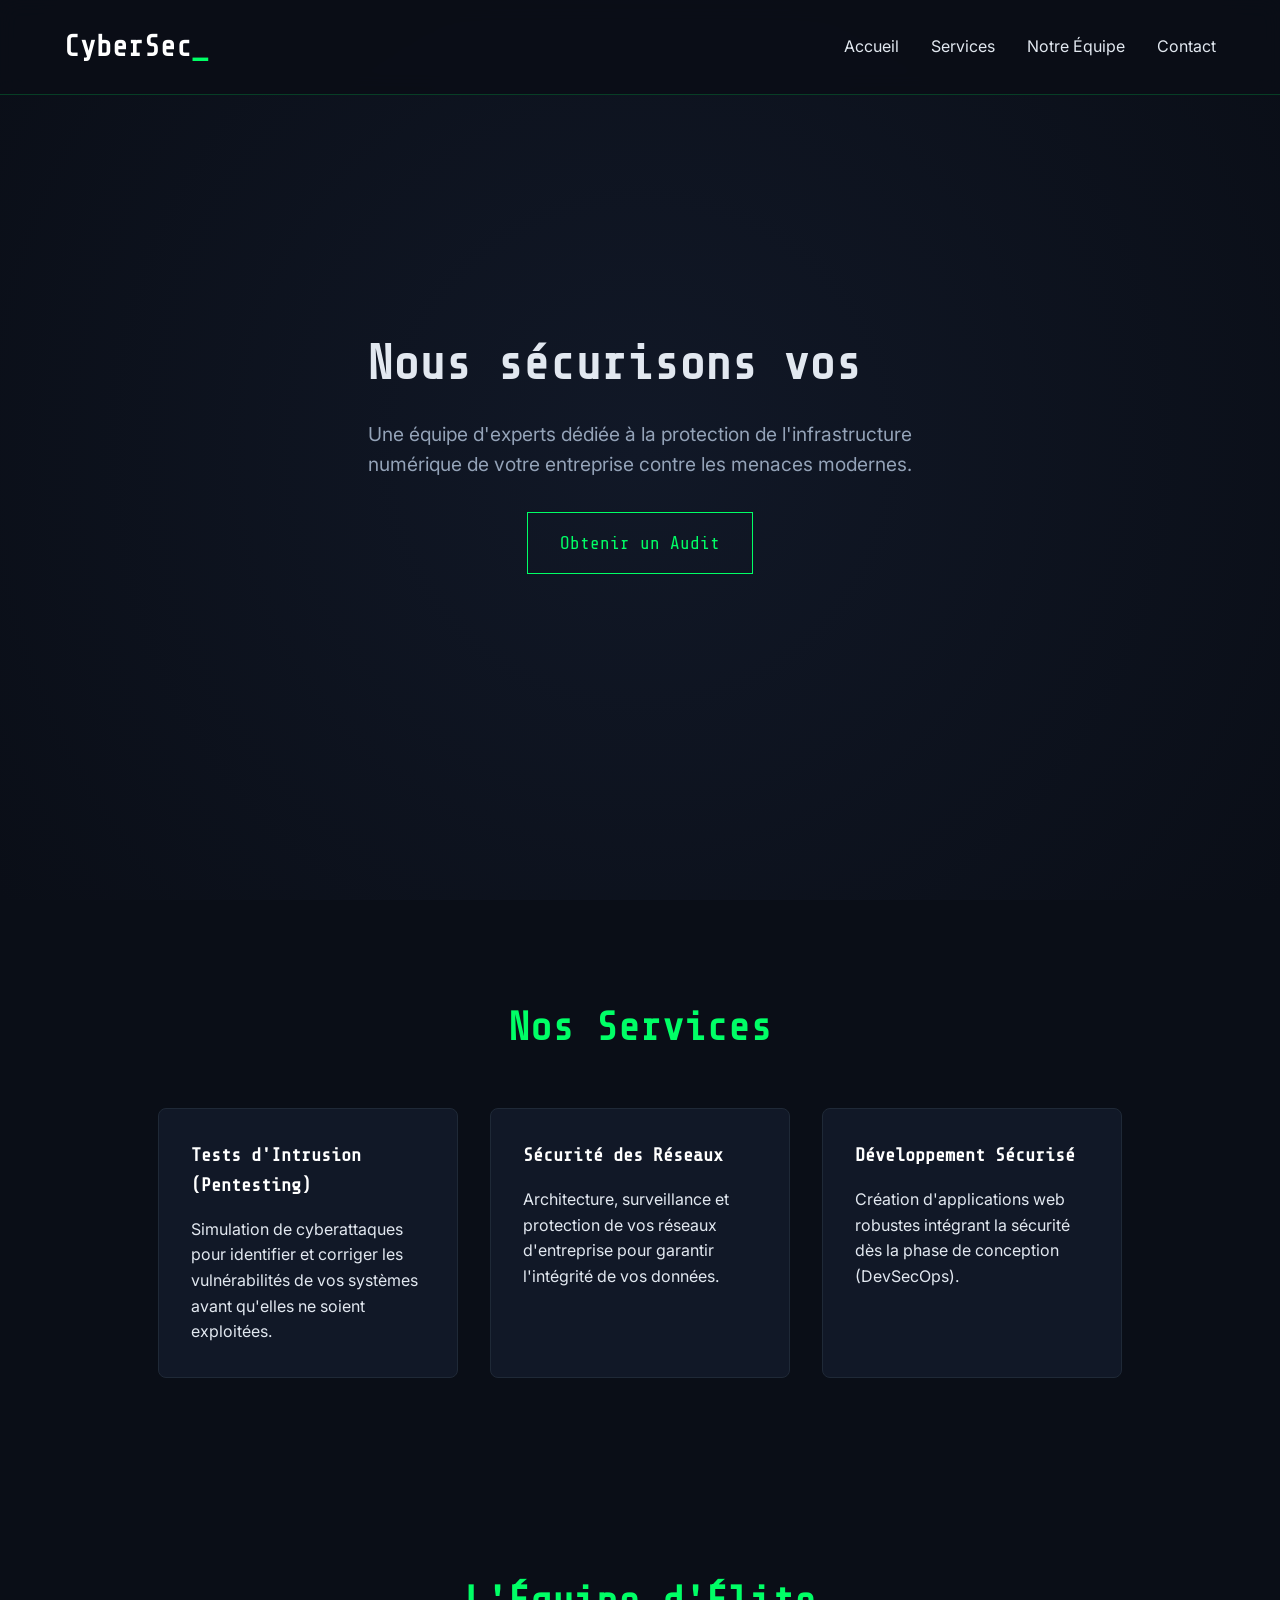
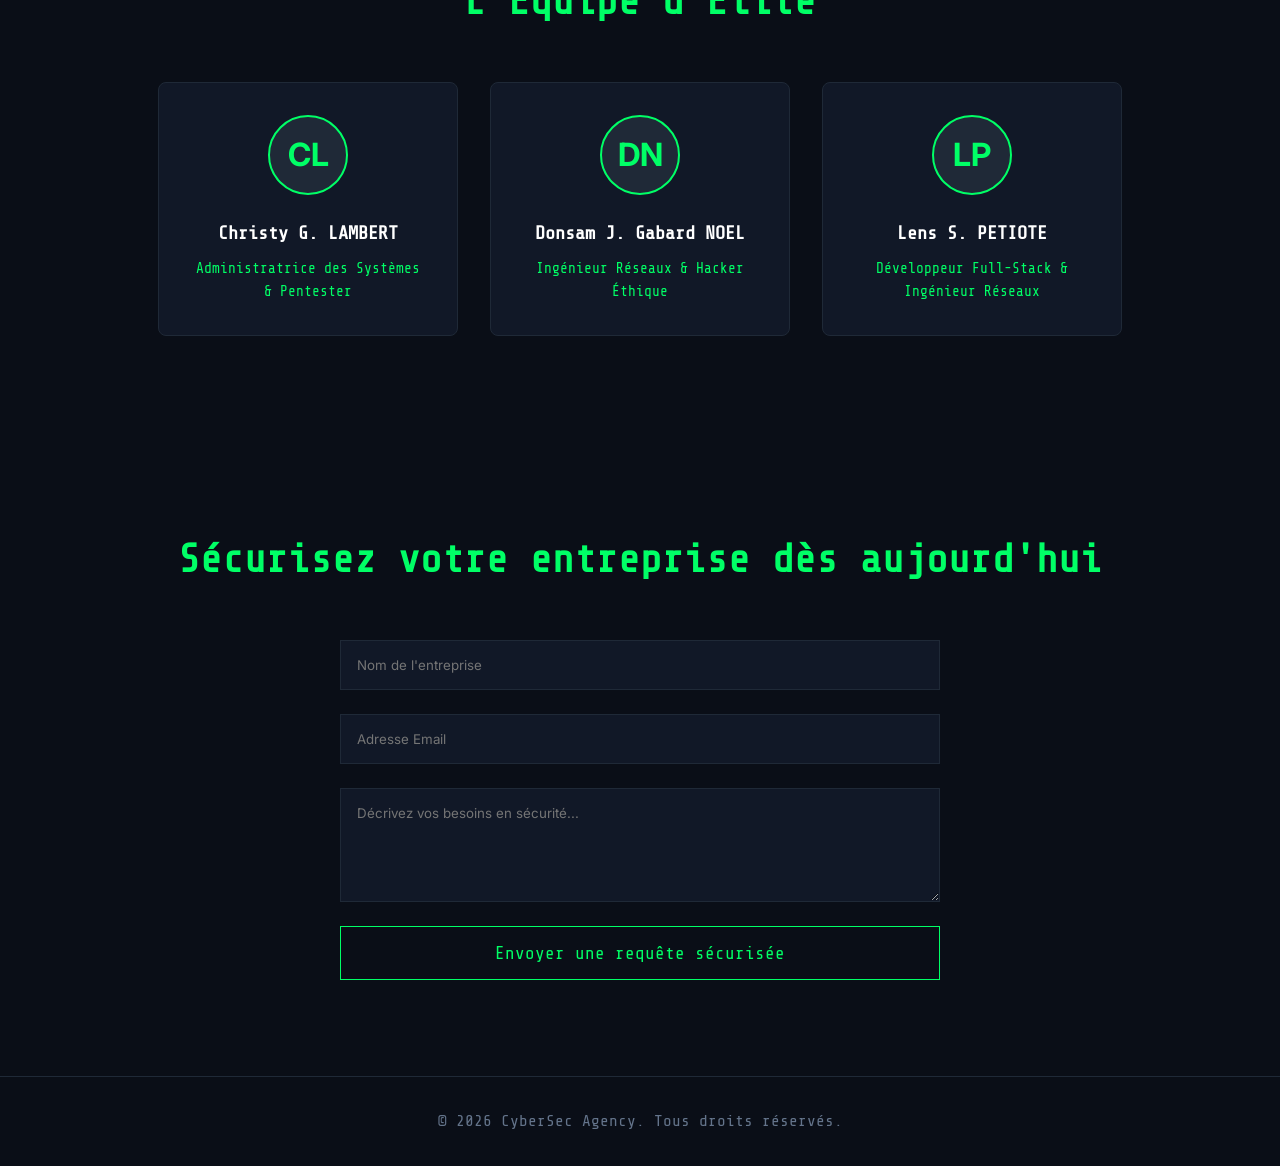
==== index.html @ 82c0c6c2 "Initialisation du projet" ====
<!DOCTYPE html>
<html lang="fr">
<head>
    <meta charset="UTF-8">
    <meta name="viewport" content="width=device-width, initial-scale=1.0">
    <title>CyberSec Agency | Protégez votre entreprise</title>
    <link rel="stylesheet" href="style.css">
    <link href="https://fonts.googleapis.com/css2?family=Share+Tech+Mono&family=Inter:wght@300;400;700&display=swap" rel="stylesheet">
</head>
<body>
    <header>
        <nav>
            <div class="logo">CyberSec<span>_</span></div>
            <ul class="nav-links">
                <li><a href="#accueil">Accueil</a></li>
                <li><a href="#services">Services</a></li>
                <li><a href="#equipe">Notre Équipe</a></li>
                <li><a href="#contact">Contact</a></li>
            </ul>
        </nav>
    </header>

    <section id="accueil" class="hero">
        <div class="hero-content">
            <h1>Nous sécurisons vos <span class="typing-text"></span><span class="cursor">&nbsp;</span></h1>
            <p>Une équipe d'experts dédiée à la protection de l'infrastructure numérique de votre entreprise contre les menaces modernes.</p>
            <a href="#contact" class="btn">Obtenir un Audit</a>
        </div>
    </section>

    <section id="services" class="services">
        <h2>Nos Services</h2>
        <div class="cards-container">
            <div class="card">
                <h3>Tests d'Intrusion (Pentesting)</h3>
                <p>Simulation de cyberattaques pour identifier et corriger les vulnérabilités de vos systèmes avant qu'elles ne soient exploitées.</p>
            </div>
            <div class="card">
                <h3>Sécurité des Réseaux</h3>
                <p>Architecture, surveillance et protection de vos réseaux d'entreprise pour garantir l'intégrité de vos données.</p>
            </div>
            <div class="card">
                <h3>Développement Sécurisé</h3>
                <p>Création d'applications web robustes intégrant la sécurité dès la phase de conception (DevSecOps).</p>
            </div>
        </div>
    </section>

    <section id="equipe" class="team">
        <h2>L'Équipe d'Élite</h2>
        <div class="cards-container">
            <div class="team-card">
                <div class="avatar">CL</div>
                <h3>Christy G. LAMBERT</h3>
                <p class="role">Administratrice des Systèmes & Pentester</p>
            </div>
            <div class="team-card">
                <div class="avatar">DN</div>
                <h3>Donsam J. Gabard NOEL</h3>
                <p class="role">Ingénieur Réseaux & Hacker Éthique</p>
            </div>
            <div class="team-card">
                <div class="avatar">LP</div>
                <h3>Lens S. PETIOTE</h3>
                <p class="role">Développeur Full-Stack & Ingénieur Réseaux</p>
            </div>
        </div>
    </section>

    <section id="contact" class="contact">
        <h2>Sécurisez votre entreprise dès aujourd'hui</h2>
        <form id="contact-form">
            <input type="text" placeholder="Nom de l'entreprise" required>
            <input type="email" placeholder="Adresse Email" required>
            <textarea placeholder="Décrivez vos besoins en sécurité..." rows="5" required></textarea>
            <button type="submit" class="btn">Envoyer une requête sécurisée</button>
        </form>
    </section>

    <footer>
        <p>&copy; 2026 CyberSec Agency. Tous droits réservés.</p>
    </footer>

    <script src="script.js"></script>
</body>
</html>
---- style.css ----
:root {
    --bg-color: #0a0e17;
    --text-color: #e2e8f0;
    --neon-green: #00ff66;
    --dark-card: #111827;
}

* {
    margin: 0;
    padding: 0;
    box-sizing: border-box;
    scroll-behavior: smooth;
}

body {
    font-family: 'Inter', sans-serif;
    background-color: var(--bg-color);
    color: var(--text-color);
    line-height: 1.6;
}

h1, h2, h3, .logo, .role {
    font-family: 'Share Tech Mono', monospace;
}

/* Navbar */
header {
    position: fixed;
    width: 100%;
    background: rgba(10, 14, 23, 0.9);
    backdrop-filter: blur(10px);
    z-index: 1000;
    border-bottom: 1px solid rgba(0, 255, 102, 0.2);
}

nav {
    display: flex;
    justify-content: space-between;
    align-items: center;
    padding: 1.5rem 5%;
}

.logo {
    font-size: 1.8rem;
    font-weight: bold;
    color: #fff;
}

.logo span {
    color: var(--neon-green);
    animation: blink 1s step-end infinite;
}

.nav-links {
    list-style: none;
    display: flex;
    gap: 2rem;
}

.nav-links a {
    color: var(--text-color);
    text-decoration: none;
    transition: color 0.3s;
}

.nav-links a:hover {
    color: var(--neon-green);
}

/* Sections communes */
section {
    padding: 6rem 5%;
}

h2 {
    text-align: center;
    font-size: 2.5rem;
    margin-bottom: 3rem;
    color: var(--neon-green);
}

/* Hero Section */
.hero {
    height: 100vh;
    display: flex;
    align-items: center;
    justify-content: center;
    text-align: center;
    background: radial-gradient(circle at center, #111827 0%, #0a0e17 100%);
}

.hero-content h1 {
    font-size: 3rem;
    margin-bottom: 1rem;
}

.hero-content p {
    font-size: 1.2rem;
    max-width: 600px;
    margin: 0 auto 2rem auto;
    color: #94a3b8;
}

.btn {
    display: inline-block;
    padding: 1rem 2rem;
    background: transparent;
    color: var(--neon-green);
    border: 1px solid var(--neon-green);
    text-decoration: none;
    font-family: 'Share Tech Mono', monospace;
    font-size: 1.1rem;
    transition: all 0.3s;
    cursor: pointer;
}

.btn:hover {
    background: var(--neon-green);
    color: var(--bg-color);
    box-shadow: 0 0 15px var(--neon-green);
}

/* Cards (Services & Team) */
.cards-container {
    display: flex;
    justify-content: center;
    gap: 2rem;
    flex-wrap: wrap;
}

.card, .team-card {
    background: var(--dark-card);
    padding: 2rem;
    border-radius: 8px;
    width: 300px;
    border: 1px solid #1f2937;
    transition: transform 0.3s, border-color 0.3s;
}

.card:hover, .team-card:hover {
    transform: translateY(-10px);
    border-color: var(--neon-green);
}

.card h3 {
    margin-bottom: 1rem;
    color: #fff;
}

.avatar {
    width: 80px;
    height: 80px;
    background: #1f2937;
    color: var(--neon-green);
    border-radius: 50%;
    display: flex;
    align-items: center;
    justify-content: center;
    font-size: 2rem;
    font-weight: bold;
    margin: 0 auto 1.5rem auto;
    border: 2px solid var(--neon-green);
}

.team-card h3 {
    text-align: center;
    color: #fff;
    margin-bottom: 0.5rem;
}

.role {
    text-align: center;
    color: var(--neon-green);
    font-size: 0.9rem;
}

/* Contact Form */
form {
    max-width: 600px;
    margin: 0 auto;
    display: flex;
    flex-direction: column;
    gap: 1.5rem;
}

input, textarea {
    width: 100%;
    padding: 1rem;
    background: var(--dark-card);
    border: 1px solid #1f2937;
    color: var(--text-color);
    font-family: 'Inter', sans-serif;
}

input:focus, textarea:focus {
    outline: none;
    border-color: var(--neon-green);
}

/* Footer */
footer {
    text-align: center;
    padding: 2rem;
    border-top: 1px solid #1f2937;
    font-family: 'Share Tech Mono', monospace;
    color: #64748b;
}

/* Animations */
@keyframes blink {
    0%, 100% { opacity: 1; }
    50% { opacity: 0; }
}
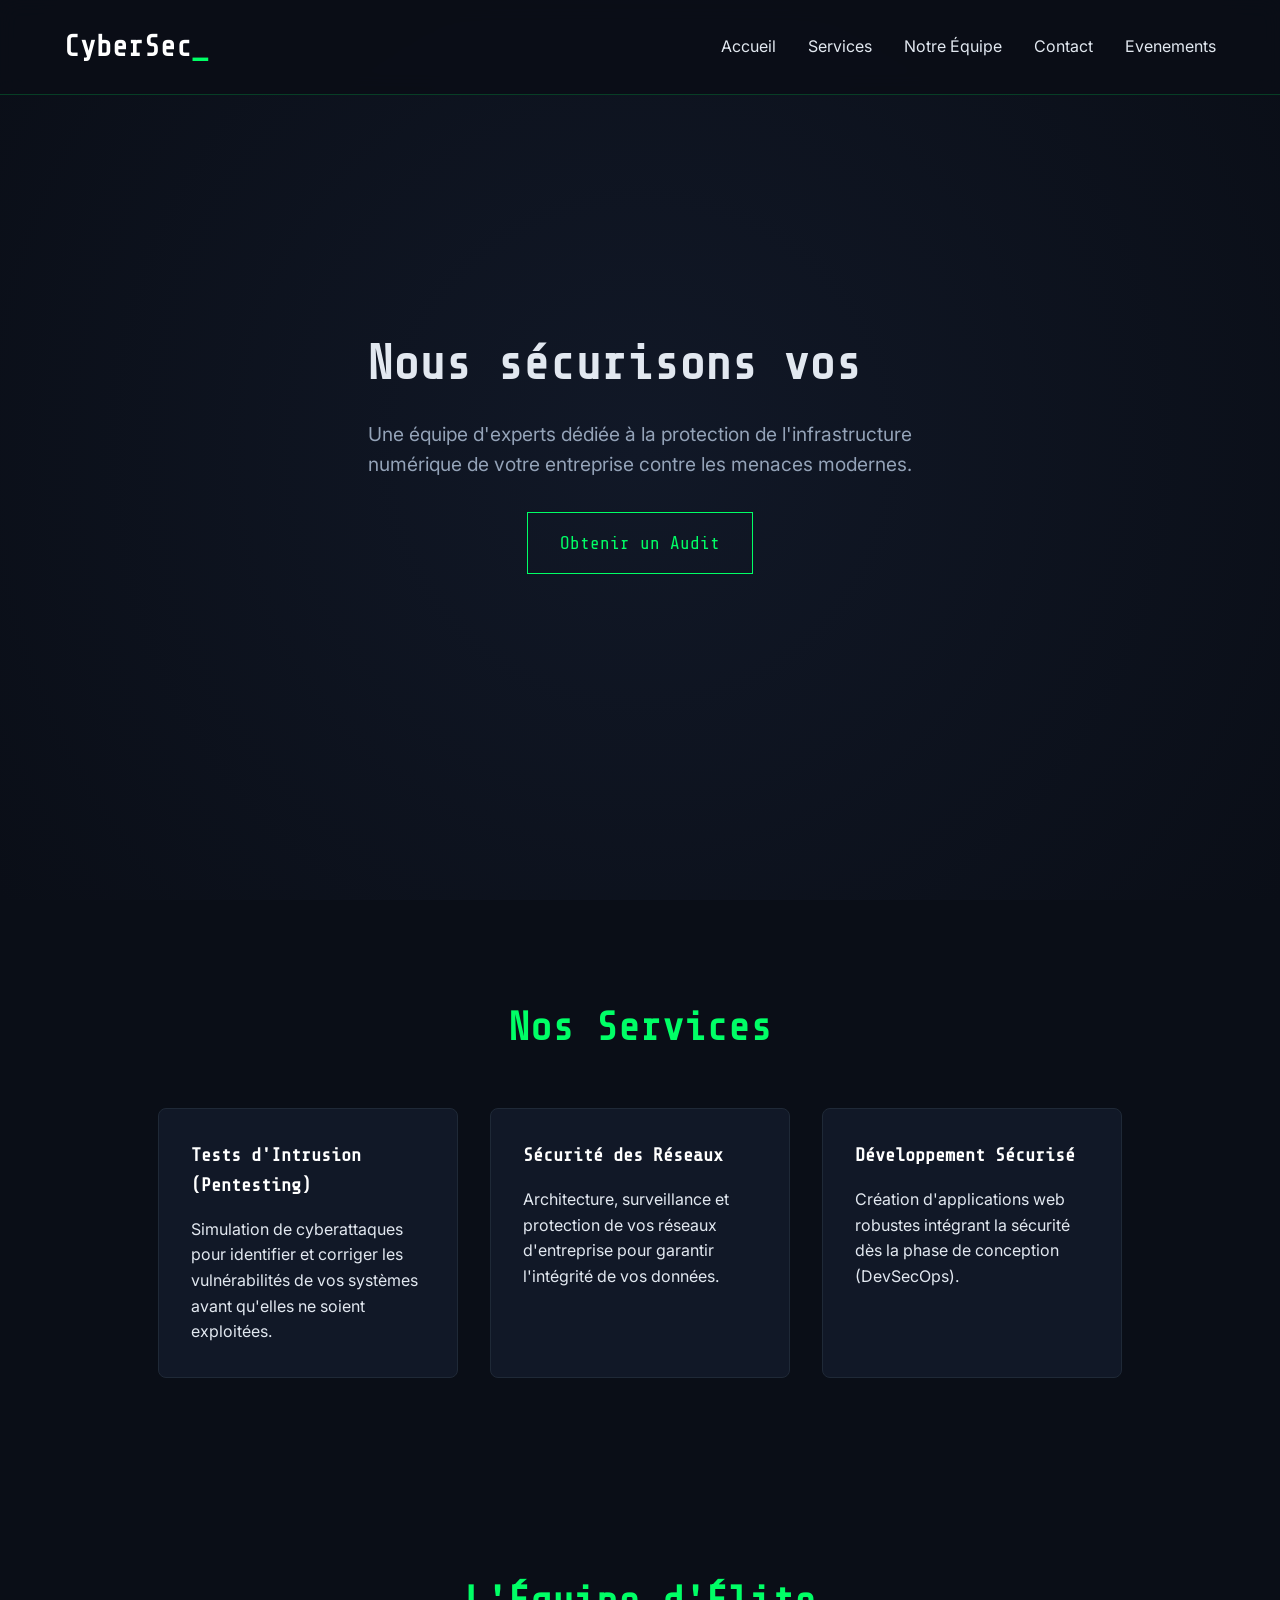
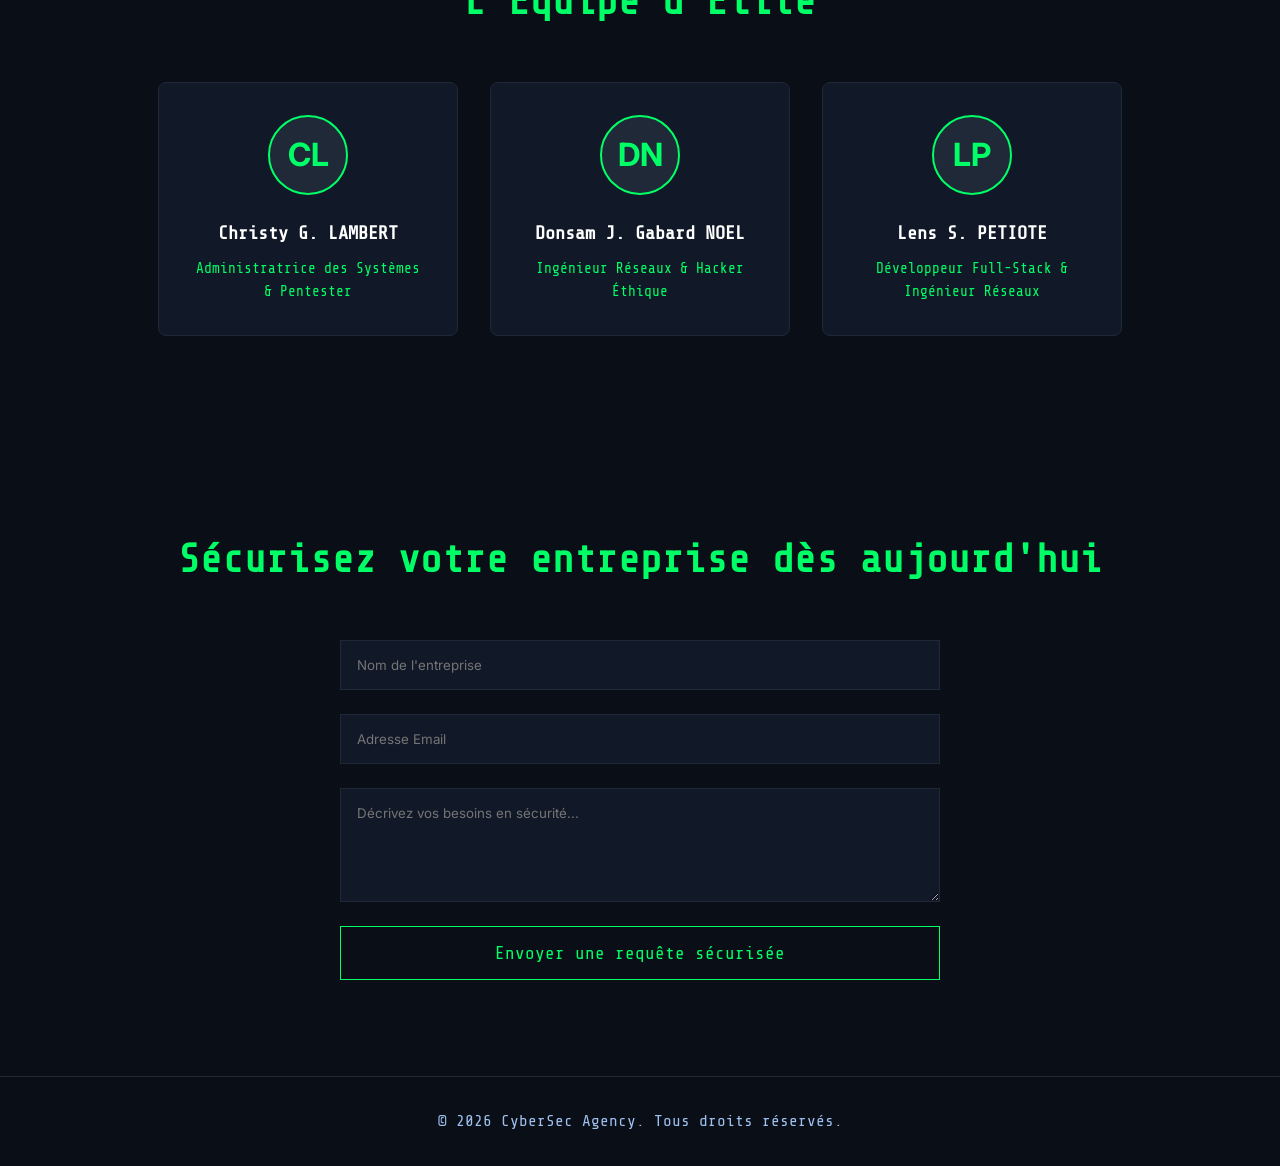
==== commit 4da7d38c: "Ajout structure HTML section evenement" ====
--- a/index.html
+++ b/index.html
@@ -13,9 +13,10 @@
             <div class="logo">CyberSec<span>_</span></div>
             <ul class="nav-links">
                 <li><a href="#accueil">Accueil</a></li>
-                <li><a href="#services">Services</a></li>
-                <li><a href="#equipe">Notre Équipe</a></li>
-                <li><a href="#contact">Contact</a></li>
+                <li><a href="services.html">Services</a></li>
+                <li><a href="equipes.html">Notre Équipe</a></li>
+                <li><a href="contact.html">Contact</a></li>
+                <li><a href="events.html">Evenements</a></li>    
             </ul>
         </nav>
     </header>
--- a/style.css
+++ b/style.css
@@ -203,11 +203,11 @@
     padding: 2rem;
     border-top: 1px solid #1f2937;
     font-family: 'Share Tech Mono', monospace;
-    color: #64748b;
+    color: #9fc1f0;
 }
 
 /* Animations */
 @keyframes blink {
     0%, 100% { opacity: 1; }
     50% { opacity: 0; }
-}+}
